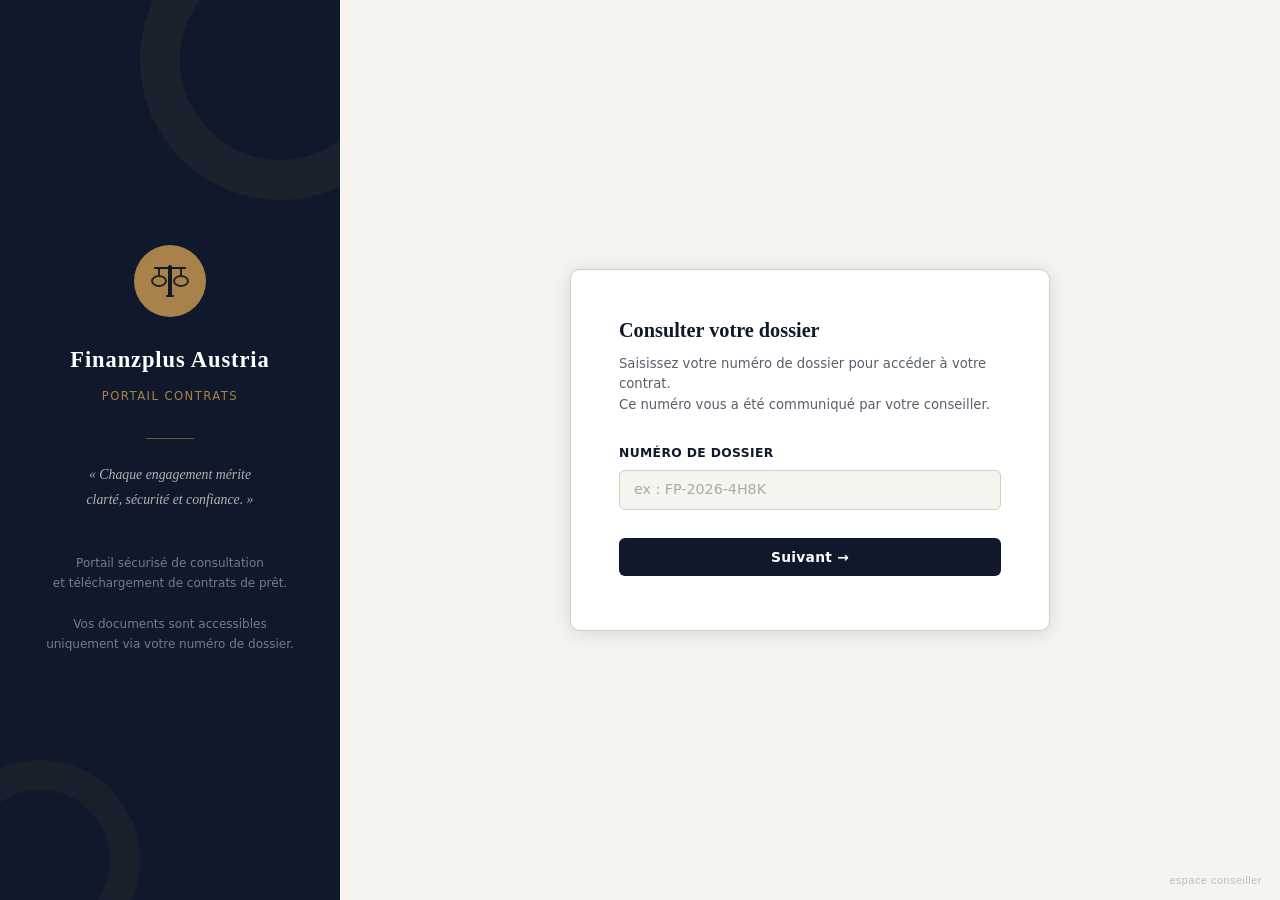
==== finanzplus-austria/index.html @ c4faf490 "Initial commit" ====
<!DOCTYPE html>
<html lang="fr">
<head>
  <meta charset="UTF-8" />
  <meta name="viewport" content="width=device-width, initial-scale=1.0" />
  <title>Finanzplus Austria — Portail Contrats</title>
  <link rel="stylesheet" href="src/style.css" />
</head>
<body>

  <!-- ══════════════════════════════════════════
       SCEAU D'AUTHENTIFICATION (overlay animé)
  ══════════════════════════════════════════ -->
  <div id="seal-overlay">
    <svg class="seal-svg" viewBox="0 0 200 200" xmlns="http://www.w3.org/2000/svg">
      <circle cx="100" cy="100" r="92" fill="none" stroke="#A9814A" stroke-width="2.5" stroke-dasharray="6 4"/>
      <circle cx="100" cy="100" r="78" fill="rgba(16,25,43,.95)" stroke="#A9814A" stroke-width="1.5"/>
      <polygon points="100,36 109,70 145,70 116,91 127,128 100,110 73,128 84,91 55,70 91,70"
               fill="none" stroke="#A9814A" stroke-width="1.5" stroke-linejoin="round"/>
      <path id="topArc" d="M 26,100 A 74,74 0 0,1 174,100" fill="none"/>
      <path id="botArc" d="M 174,100 A 74,74 0 0,1 26,100" fill="none"/>
      <text font-family="Georgia,serif" font-size="11" fill="#A9814A" font-weight="600" letter-spacing="3">
        <textPath href="#topArc" startOffset="10%">FINANZPLUS AUSTRIA</textPath>
      </text>
      <text font-family="Georgia,serif" font-size="10" fill="rgba(169,129,74,.65)" letter-spacing="2">
        <textPath href="#botArc" startOffset="12%">DOCUMENT AUTHENTIFIÉ</textPath>
      </text>
      <text x="100" y="110" text-anchor="middle" font-family="Georgia,serif"
            font-size="30" fill="#A9814A" font-weight="700">FP</text>
    </svg>
    <div class="seal-text">Dossier vérifié et authentifié</div>
  </div>

  <!-- ══════════════════════════════════════════
       ÉCRAN 1 — PAGE D'ACCUEIL CLIENT
  ══════════════════════════════════════════ -->
  <div id="screen-home" class="screen active">

    <aside class="sidebar">
      <div class="sidebar-logo">
        <!-- Icône balance -->
        <svg viewBox="0 0 40 40" xmlns="http://www.w3.org/2000/svg">
          <rect x="18" y="4"  width="4" height="32" rx="2"/>
          <rect x="4"  y="6"  width="32" height="2"  rx="1"/>
          <ellipse cx="9"  cy="20" rx="7" ry="5" fill="none" stroke="currentColor" stroke-width="2"/>
          <ellipse cx="31" cy="20" rx="7" ry="5" fill="none" stroke="currentColor" stroke-width="2"/>
          <line x1="9"  y1="8"  x2="9"  y2="15" stroke="currentColor" stroke-width="2"/>
          <line x1="31" y1="8"  x2="31" y2="15" stroke="currentColor" stroke-width="2"/>
          <rect x="16" y="34" width="8" height="2" rx="1"/>
        </svg>
      </div>
      <div class="sidebar-content">
        <h1>Finanzplus Austria</h1>
        <div class="sidebar-sub">Portail Contrats</div>
        <div class="sidebar-divider"></div>
        <div class="sidebar-tagline">
          « Chaque engagement mérite<br/>clarté, sécurité et confiance. »
        </div>
        <div class="sidebar-tagline2">
          Portail sécurisé de consultation<br/>
          et téléchargement de contrats de prêt.<br/><br/>
          Vos documents sont accessibles<br/>
          uniquement via votre numéro de dossier.
        </div>
      </div>
    </aside>

    <main class="main-panel">
      <div class="card">

        <!-- VUE : Formulaire de recherche -->
        <div id="view-search">
          <h2 class="card-title">Consulter votre dossier</h2>
          <p class="card-desc">
            Saisissez votre numéro de dossier pour accéder à votre contrat.<br/>
            Ce numéro vous a été communiqué par votre conseiller.
          </p>
          <div class="form-group">
            <label for="dossierId">Numéro de dossier</label>
            <input type="text" id="dossierId"
                   placeholder="ex : FP-2026-4H8K"
                   maxlength="20"
                   autocomplete="off"
                   spellcheck="false" />
          </div>
          <button class="btn btn-primary" id="btn-search">Suivant &rarr;</button>
          <div id="msg-search" class="msg"></div>
          <div id="attempts-info" class="attempts-info"></div>

          <!-- Résultat dossier (caché par défaut) -->
          <div id="result-block">
            <div class="divider"></div>
            <div class="dossier-card">
              <div class="dossier-label">
                <svg width="13" height="13" viewBox="0 0 16 16" fill="currentColor">
                  <path d="M8 1 10.47 5.53 16 6.34 12 10.24 12.94 15.74 8 13.12 3.06 15.74 4 10.24 0 6.34 5.53 5.53Z"/>
                </svg>
                Dossier validé
              </div>
              <div class="dossier-row"><span>Numéro de dossier</span><span class="mono" id="res-num">—</span></div>
              <div class="dossier-row"><span>Client / Société</span><span id="res-client">—</span></div>
              <div class="dossier-row"><span>Fichier</span><span id="res-file">—</span></div>
              <div class="dossier-row"><span>Date de dépôt</span><span id="res-date">—</span></div>
              <button class="btn btn-gold" id="btn-download">
                ⬇&nbsp; Télécharger le contrat en PDF
              </button>
            </div>
            <button class="btn btn-ghost" id="btn-another">
              ↺ Consulter un autre dossier
            </button>
          </div>
        </div>

        <!-- VUE : Bloqué (trop de tentatives) -->
        <div id="view-blocked" style="display:none">
          <h2 class="card-title card-title--danger">Accès temporairement suspendu</h2>
          <p class="card-desc" style="margin-top:10px">
            Vous avez effectué trop de tentatives incorrectes. Pour des raisons
            de sécurité, la consultation est suspendue.
          </p>
          <div class="msg msg-error show">
            Veuillez contacter votre conseiller Finanzplus Austria.<br/>
            <strong>+43 1 234 56 78 &mdash; contact@finanzplus.at</strong>
          </div>
        </div>

      </div><!-- /card -->
    </main>

    <!-- Lien discret vers l'espace conseiller -->
    <button class="admin-link" id="admin-link">espace conseiller</button>
  </div>

  <!-- ══════════════════════════════════════════
       ÉCRAN 2 — CONNEXION ADMIN
  ══════════════════════════════════════════ -->
  <div id="screen-admin-login" class="screen">
    <div class="card card--narrow">
      <div class="admin-login-header">
        <div class="admin-login-icon">
          <svg width="22" height="22" fill="var(--gold)" viewBox="0 0 24 24">
            <path d="M12 2a4 4 0 0 1 4 4 4 4 0 0 1-4 4 4 4 0 0 1-4-4 4 4 0 0 1 4-4m0 10c4.42 0 8 1.79 8 4v2H4v-2c0-2.21 3.58-4 8-4z"/>
          </svg>
        </div>
        <h2 class="card-title" style="text-align:center">Espace Conseiller</h2>
        <p class="card-desc" style="text-align:center;margin-bottom:0">
          Accès réservé aux collaborateurs Finanzplus Austria.
        </p>
      </div>
      <div class="form-group">
        <label for="admin-pwd">Code d'accès</label>
        <input type="password" id="admin-pwd"
               placeholder="••••••••"
               autocomplete="current-password" />
      </div>
      <button class="btn btn-primary" id="btn-admin-login">Se connecter</button>
      <div id="msg-admin-login" class="msg"></div>
      <button class="btn btn-ghost" id="btn-back-home" style="display:block;margin-top:14px">
        ← Retour au portail client
      </button>
    </div>
  </div>

  <!-- ══════════════════════════════════════════
       ÉCRAN 3 — DASHBOARD ADMIN
  ══════════════════════════════════════════ -->
  <div id="screen-admin-dash" class="screen">
    <div class="admin-topbar">
      <div>
        <div class="admin-topbar-title">Finanzplus Austria</div>
        <div class="admin-topbar-sub">Console d'administration — Gestion des dossiers</div>
      </div>
      <button class="btn-logout" id="btn-logout">Déconnexion</button>
    </div>

    <div class="admin-grid">

      <!-- Panneau : Dépôt -->
      <div class="panel">
        <div class="panel-title">
          <div class="panel-icon">
            <svg viewBox="0 0 24 24" fill="var(--gold)">
              <path d="M9 16h6v-6h4l-7-7-7 7h4zm-4 2h14v2H5z"/>
            </svg>
          </div>
          Déposer un dossier
        </div>
        <div class="form-group">
          <label for="a-dossier-id">Numéro de dossier</label>
          <input type="text" id="a-dossier-id"
                 placeholder="FP-2026-XXXX"
                 maxlength="20"
                 autocomplete="off" />
        </div>
        <div class="form-group">
          <label for="a-client">Client / Société</label>
          <input type="text" id="a-client"
                 placeholder="Nom complet ou raison sociale" />
        </div>
        <div class="form-group">
          <label for="a-file">Fichier PDF du contrat</label>
          <input type="file" id="a-file" accept=".pdf" />
        </div>
        <button class="btn btn-gold" id="btn-upload">Enregistrer le dossier</button>
        <div id="msg-upload" class="msg"></div>
      </div>

      <!-- Panneau : Liste dossiers -->
      <div class="panel">
        <div class="panel-title">
          <div class="panel-icon">
            <svg viewBox="0 0 24 24" fill="var(--gold)">
              <path d="M14 2H6a2 2 0 0 0-2 2v16a2 2 0 0 0 2 2h12a2 2 0 0 0 2-2V8l-6-6zm4 18H6V4h7v5h5v11z"/>
            </svg>
          </div>
          Dossiers enregistrés
          <span class="badge" id="badge-count">0</span>
        </div>
        <div id="msg-delete" class="msg"></div>
        <div class="table-wrap">
          <table>
            <thead>
              <tr>
                <th>N° Dossier</th>
                <th>Client</th>
                <th>Fichier</th>
                <th>Date</th>
                <th>Action</th>
              </tr>
            </thead>
            <tbody id="admin-table-body"></tbody>
          </table>
          <div id="empty-state" class="empty-state" style="display:none">
            Aucun dossier enregistré pour le moment.
          </div>
        </div>
      </div>

    </div><!-- /admin-grid -->
  </div>

  <script src="src/app.js"></script>
</body>
</html>
---- finanzplus-austria/src/style.css ----
/* ══════════════════════════════════════════════════════
   FINANZPLUS AUSTRIA — Feuille de styles principale
   ══════════════════════════════════════════════════════ */

/* ── RESET & VARIABLES ─────────────────────────────── */
*, *::before, *::after { box-sizing: border-box; margin: 0; padding: 0; }

:root {
  --navy:    #10192B;
  --navy2:   #1a2840;
  --gold:    #A9814A;
  --gold-l:  #c9a870;
  --bord:    #7A2436;
  --ivory:   #F6F4EF;
  --ivory2:  #edeae3;
  --white:   #ffffff;
  --text:    #1f2328;
  --muted:   #57606a;
  --border:  #d4cfc5;
  --serif:   'Georgia', 'Times New Roman', serif;
  --sans:    -apple-system, 'Segoe UI', system-ui, sans-serif;
  --mono:    'Courier New', 'Lucida Console', monospace;
  --radius:  6px;
  --shadow:  0 2px 18px rgba(16,25,43,.13);
}

html, body {
  height: 100%;
  font-family: var(--sans);
  font-size: 15px;
  line-height: 1.65;
  color: var(--text);
  background: var(--ivory);
}

/* ── ROUTER ─────────────────────────────────────────── */
.screen          { display: none; }
.screen.active   { display: flex; }

/* ══════════════════════════════════════════════════════
   SCEAU D'AUTHENTIFICATION
══════════════════════════════════════════════════════ */
#seal-overlay {
  display: none;
  position: fixed;
  inset: 0;
  background: rgba(16,25,43,.78);
  z-index: 9999;
  align-items: center;
  justify-content: center;
  flex-direction: column;
}
#seal-overlay.active { display: flex; }

.seal-svg {
  width: 190px;
  height: 190px;
  animation: sealStamp .6s cubic-bezier(.2,1.4,.4,1) forwards;
  transform-origin: center;
  transform: scale(0) rotate(-25deg);
  opacity: 0;
}
@keyframes sealStamp {
  0%   { transform: scale(2.2) rotate(-25deg); opacity: 0; }
  60%  { transform: scale(.88) rotate(3deg);   opacity: 1; }
  100% { transform: scale(1)   rotate(0deg);   opacity: 1; }
}

.seal-text {
  margin-top: 22px;
  font-family: var(--serif);
  font-size: 1.1rem;
  color: var(--gold);
  letter-spacing: .08em;
  animation: fadeInUp .4s .38s ease both;
  opacity: 0;
}
@keyframes fadeInUp {
  from { opacity: 0; transform: translateY(12px); }
  to   { opacity: 1; transform: translateY(0); }
}

/* ══════════════════════════════════════════════════════
   LAYOUT DEUX PANNEAUX (page client)
══════════════════════════════════════════════════════ */
#screen-home {
  min-height: 100vh;
  flex-direction: row;
}

/* ── Sidebar ────────────────────────────────────────── */
.sidebar {
  width: 340px;
  min-height: 100vh;
  background: var(--navy);
  display: flex;
  flex-direction: column;
  align-items: center;
  justify-content: center;
  padding: 48px 36px;
  flex-shrink: 0;
  position: relative;
  overflow: hidden;
}

/* Ornements géométriques discrets */
.sidebar::before {
  content: '';
  position: absolute;
  top: -80px; right: -80px;
  width: 280px; height: 280px;
  border: 40px solid rgba(169,129,74,.08);
  border-radius: 50%;
}
.sidebar::after {
  content: '';
  position: absolute;
  bottom: -60px; left: -60px;
  width: 200px; height: 200px;
  border: 30px solid rgba(169,129,74,.06);
  border-radius: 50%;
}

.sidebar-logo {
  width: 72px; height: 72px;
  background: var(--gold);
  border-radius: 50%;
  display: flex;
  align-items: center;
  justify-content: center;
  margin-bottom: 24px;
  position: relative;
  z-index: 1;
  flex-shrink: 0;
}
.sidebar-logo svg { width: 40px; height: 40px; fill: var(--navy); }

.sidebar-content { position: relative; z-index: 1; }

.sidebar h1 {
  font-family: var(--serif);
  font-size: 1.5rem;
  color: var(--white);
  text-align: center;
  letter-spacing: .04em;
  margin-bottom: 8px;
}
.sidebar-sub {
  font-size: .78rem;
  color: var(--gold);
  text-align: center;
  letter-spacing: .12em;
  text-transform: uppercase;
  margin-bottom: 32px;
}
.sidebar-divider {
  width: 48px; height: 1px;
  background: var(--gold);
  margin: 0 auto 24px;
  opacity: .6;
}
.sidebar-tagline {
  font-family: var(--serif);
  font-size: .92rem;
  color: rgba(246,244,239,.7);
  text-align: center;
  font-style: italic;
  line-height: 1.8;
}
.sidebar-tagline2 {
  font-size: .8rem;
  color: rgba(246,244,239,.45);
  text-align: center;
  margin-top: 40px;
  line-height: 1.7;
}

/* ── Panneau principal ──────────────────────────────── */
.main-panel {
  flex: 1;
  display: flex;
  align-items: center;
  justify-content: center;
  padding: 48px 32px;
  background: var(--ivory);
}

/* ══════════════════════════════════════════════════════
   CARTE GÉNÉRIQUE
══════════════════════════════════════════════════════ */
.card {
  background: var(--white);
  border: 1px solid var(--border);
  border-radius: 10px;
  padding: 44px 48px;
  width: 100%;
  max-width: 480px;
  box-shadow: var(--shadow);
}
.card--narrow { max-width: 400px; }

.card-title {
  font-family: var(--serif);
  font-size: 1.35rem;
  color: var(--navy);
  margin-bottom: 6px;
}
.card-title--danger { color: var(--bord); }

.card-desc {
  font-size: .88rem;
  color: var(--muted);
  margin-bottom: 28px;
  line-height: 1.55;
}
.divider {
  height: 1px;
  background: var(--border);
  margin: 22px 0;
}

/* ══════════════════════════════════════════════════════
   FORMULAIRES
══════════════════════════════════════════════════════ */
.form-group { margin-bottom: 20px; }

label {
  display: block;
  font-size: .82rem;
  font-weight: 600;
  color: var(--navy);
  margin-bottom: 6px;
  letter-spacing: .03em;
  text-transform: uppercase;
}

input[type="text"],
input[type="password"],
input[type="file"] {
  width: 100%;
  padding: 11px 14px;
  border: 1.5px solid var(--border);
  border-radius: var(--radius);
  font-family: var(--mono);
  font-size: .95rem;
  color: var(--text);
  background: var(--ivory);
  transition: border-color .2s, background .2s;
  outline: none;
}
input[type="text"]:focus,
input[type="password"]:focus {
  border-color: var(--gold);
  background: var(--white);
}
input[type="text"]::placeholder { font-family: var(--sans); color: #aaa; }
input[type="file"]              { font-family: var(--sans); font-size: .88rem; cursor: pointer; }

/* ══════════════════════════════════════════════════════
   BOUTONS
══════════════════════════════════════════════════════ */
.btn {
  display: inline-flex;
  align-items: center;
  gap: 8px;
  padding: 11px 24px;
  border: none;
  border-radius: var(--radius);
  font-family: var(--sans);
  font-size: .92rem;
  font-weight: 600;
  cursor: pointer;
  transition: background .18s, opacity .18s;
  letter-spacing: .02em;
}
.btn-primary {
  background: var(--navy);
  color: var(--white);
  width: 100%;
  justify-content: center;
  margin-top: 8px;
}
.btn-primary:hover    { background: var(--navy2); }
.btn-primary:disabled { opacity: .45; cursor: not-allowed; }

.btn-gold {
  background: var(--gold);
  color: var(--white);
  width: 100%;
  justify-content: center;
  margin-top: 8px;
}
.btn-gold:hover { background: var(--gold-l); }

.btn-ghost {
  background: transparent;
  color: var(--muted);
  font-size: .83rem;
  font-weight: 500;
  padding: 6px 0;
  margin-top: 12px;
  text-decoration: underline;
  cursor: pointer;
  border: none;
}
.btn-ghost:hover { color: var(--navy); }

.btn-danger {
  background: var(--bord);
  color: var(--white);
  font-size: .8rem;
  padding: 5px 12px;
  border-radius: var(--radius);
  border: none;
  cursor: pointer;
}
.btn-danger:hover { opacity: .85; }

/* ══════════════════════════════════════════════════════
   MESSAGES (succès / erreur / avertissement)
══════════════════════════════════════════════════════ */
.msg {
  border-radius: var(--radius);
  padding: 12px 16px;
  font-size: .88rem;
  margin-top: 16px;
  display: none;
  line-height: 1.55;
}
.msg.show     { display: block; }
.msg-error    { background: #fdf0f2; border: 1px solid #e8c0c8; color: var(--bord); }
.msg-success  { background: #f0f5f0; border: 1px solid #b8d8b8; color: #2a5e2a; }
.msg-warn     { background: #fdf8f0; border: 1px solid #e8d8b8; color: #7a5a1a; }

/* ══════════════════════════════════════════════════════
   RÉSULTAT DOSSIER (côté client)
══════════════════════════════════════════════════════ */
#result-block { display: none; margin-top: 24px; }

.dossier-card {
  background: var(--ivory);
  border: 1.5px solid var(--gold);
  border-radius: 8px;
  padding: 20px 22px;
  position: relative;
  overflow: hidden;
}
.dossier-card::before {
  content: '';
  position: absolute;
  top: 0; left: 0;
  width: 4px; height: 100%;
  background: var(--gold);
}

.dossier-label {
  font-size: .75rem;
  font-weight: 700;
  color: var(--gold);
  letter-spacing: .1em;
  text-transform: uppercase;
  margin-bottom: 12px;
  display: flex;
  align-items: center;
  gap: 8px;
}
.dossier-row {
  display: flex;
  justify-content: space-between;
  padding: 5px 0;
  border-bottom: 1px solid var(--border);
  font-size: .88rem;
}
.dossier-row:last-of-type  { border-bottom: none; }
.dossier-row span:first-child { color: var(--muted); }
.dossier-row span:last-child  { font-weight: 600; color: var(--navy); }
.mono { font-family: var(--mono); }

/* Compteur tentatives */
.attempts-info      { font-size: .78rem; color: var(--muted); margin-top: 10px; text-align: right; }
.attempts-info.warn { color: var(--bord); font-weight: 600; }

/* ══════════════════════════════════════════════════════
   LIEN ADMIN DISCRET
══════════════════════════════════════════════════════ */
.admin-link {
  position: fixed;
  bottom: 14px; right: 18px;
  font-size: .72rem;
  color: rgba(90,90,90,.35);
  cursor: pointer;
  letter-spacing: .05em;
  border: none;
  background: transparent;
  z-index: 100;
}
.admin-link:hover { color: var(--muted); }

/* ══════════════════════════════════════════════════════
   CONNEXION ADMIN
══════════════════════════════════════════════════════ */
#screen-admin-login {
  min-height: 100vh;
  align-items: center;
  justify-content: center;
  background: var(--ivory);
  flex-direction: column;
  padding: 40px 16px;
}
.admin-login-header { text-align: center; margin-bottom: 24px; }
.admin-login-icon {
  width: 52px; height: 52px;
  background: var(--navy);
  border-radius: 50%;
  display: flex; align-items: center; justify-content: center;
  margin: 0 auto 14px;
}

/* ══════════════════════════════════════════════════════
   DASHBOARD ADMIN
══════════════════════════════════════════════════════ */
#screen-admin-dash {
  min-height: 100vh;
  align-items: center;
  justify-content: center;
  background: var(--ivory);
  flex-direction: column;
  padding: 40px 16px;
}

.admin-topbar {
  width: 100%; max-width: 920px;
  display: flex; align-items: center; justify-content: space-between;
  background: var(--navy);
  border-radius: 8px;
  padding: 14px 24px;
  margin-bottom: 24px;
  color: var(--white);
}
.admin-topbar-title { font-family: var(--serif); font-size: 1.05rem; letter-spacing: .04em; }
.admin-topbar-sub   { font-size: .75rem; color: var(--gold); letter-spacing: .08em; text-transform: uppercase; }

.btn-logout {
  background: transparent;
  border: 1px solid rgba(169,129,74,.5);
  color: var(--gold);
  font-size: .8rem;
  padding: 5px 14px;
  border-radius: var(--radius);
  cursor: pointer;
}
.btn-logout:hover { background: rgba(169,129,74,.12); }

.admin-grid {
  width: 100%; max-width: 920px;
  display: grid;
  grid-template-columns: 340px 1fr;
  gap: 20px;
  align-items: start;
}

.panel {
  background: var(--white);
  border: 1px solid var(--border);
  border-radius: 10px;
  padding: 28px;
  box-shadow: var(--shadow);
}
.panel-title {
  font-family: var(--serif);
  font-size: 1.05rem;
  color: var(--navy);
  margin-bottom: 18px;
  padding-bottom: 12px;
  border-bottom: 1px solid var(--border);
  display: flex; align-items: center; gap: 10px;
}
.panel-icon {
  width: 26px; height: 26px;
  background: var(--navy);
  border-radius: 4px;
  display: flex; align-items: center; justify-content: center;
  flex-shrink: 0;
}
.panel-icon svg { width: 14px; height: 14px; }

/* ── Tableau ─────────────────────────────────────────── */
.table-wrap { overflow-x: auto; }

table           { width: 100%; border-collapse: collapse; font-size: .84rem; }
thead th        {
  background: var(--navy); color: var(--gold);
  font-size: .75rem; font-weight: 700; letter-spacing: .08em;
  text-transform: uppercase; padding: 10px 12px; text-align: left;
}
tbody tr        { border-bottom: 1px solid var(--border); }
tbody tr:hover  { background: var(--ivory); }
tbody td        { padding: 10px 12px; vertical-align: middle; }
.td-mono        { font-family: var(--mono); font-size: .82rem; color: var(--navy); font-weight: 700; }
.td-file        { font-size: .8rem; color: var(--muted); max-width: 140px; overflow: hidden; text-overflow: ellipsis; white-space: nowrap; }
.td-date        { font-size: .8rem; color: var(--muted); }

.empty-state    { text-align: center; padding: 32px; color: var(--muted); font-style: italic; font-size: .88rem; }

/* ── Badge ───────────────────────────────────────────── */
.badge {
  display: inline-block;
  padding: 2px 8px;
  border-radius: 20px;
  font-size: .72rem; font-weight: 700;
  background: var(--gold); color: var(--white);
  letter-spacing: .04em; vertical-align: middle;
}

/* ── Spinner ─────────────────────────────────────────── */
.spinner {
  display: inline-block;
  width: 16px; height: 16px;
  border: 2px solid rgba(255,255,255,.35);
  border-top-color: var(--white);
  border-radius: 50%;
  animation: spin .7s linear infinite;
}
@keyframes spin { to { transform: rotate(360deg); } }

/* ══════════════════════════════════════════════════════
   RESPONSIVE
══════════════════════════════════════════════════════ */
@media (max-width: 820px) {
  .admin-grid { grid-template-columns: 1fr; }
  .admin-topbar { flex-direction: column; gap: 8px; text-align: center; }
}

@media (max-width: 720px) {
  #screen-home    { flex-direction: column; }
  .sidebar {
    width: 100%; min-height: auto;
    padding: 24px 20px;
    flex-direction: row;
    justify-content: flex-start;
    gap: 16px;
    align-items: center;
  }
  .sidebar::before, .sidebar::after { display: none; }
  .sidebar-logo   { width: 50px; height: 50px; margin-bottom: 0; }
  .sidebar-logo svg { width: 26px; height: 26px; }
  .sidebar h1     { font-size: 1.1rem; text-align: left; }
  .sidebar-sub    { text-align: left; margin-bottom: 0; }
  .sidebar-divider,
  .sidebar-tagline,
  .sidebar-tagline2 { display: none; }
  .main-panel     { padding: 28px 16px; align-items: flex-start; }
  .card           { padding: 28px 20px; }
}

@media (max-width: 400px) {
  .card { padding: 20px 14px; }
}
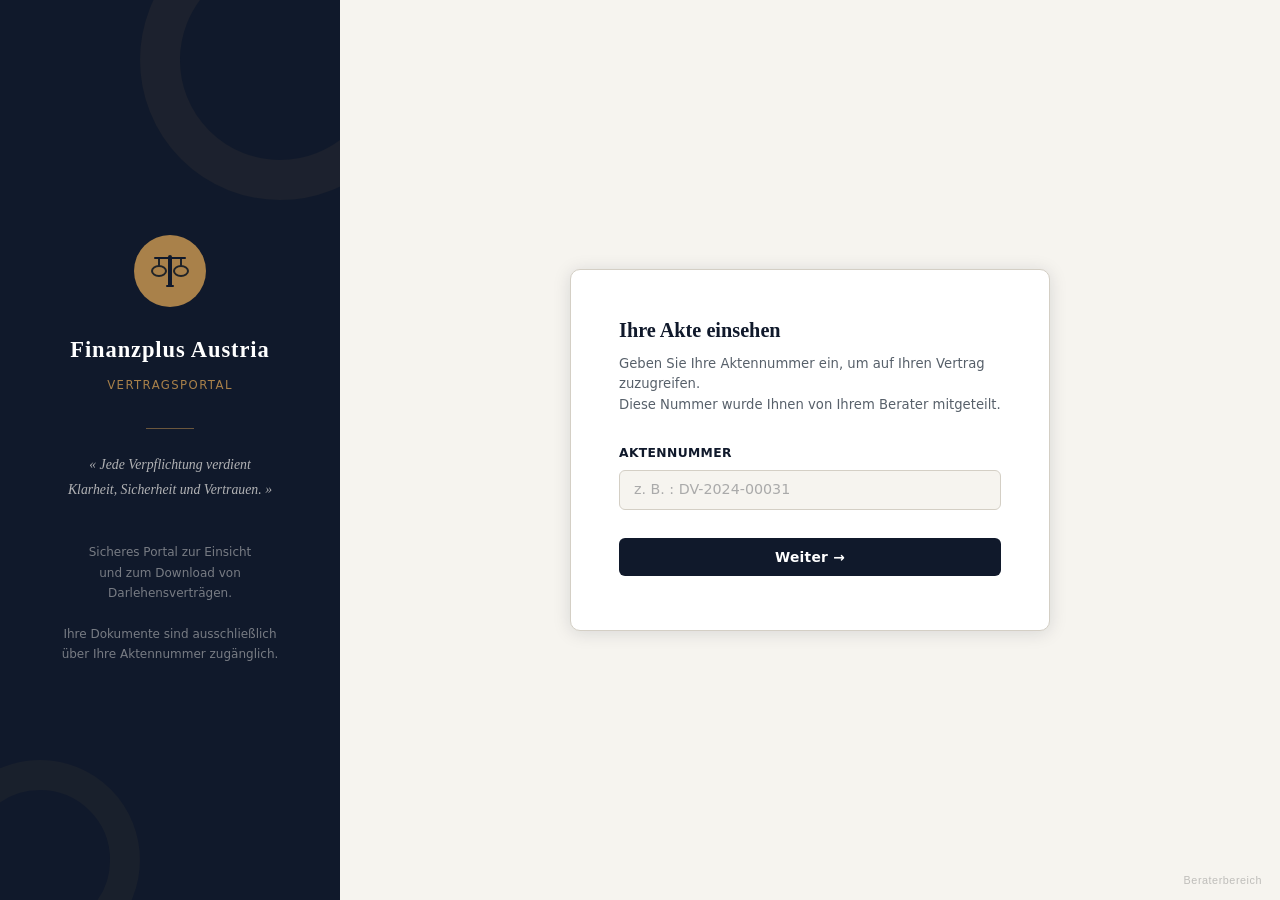
==== commit d3c0c508: "fix: add AT-2026-00147.pdf, update app.js to direct download, fix vercel.json" ====
--- a/finanzplus-austria/index.html
+++ b/finanzplus-austria/index.html
@@ -1,15 +1,15 @@
 <!DOCTYPE html>
-<html lang="fr">
+<html lang="de">
 <head>
   <meta charset="UTF-8" />
   <meta name="viewport" content="width=device-width, initial-scale=1.0" />
-  <title>Finanzplus Austria — Portail Contrats</title>
+  <title>Finanzplus Austria — Vertragsportal</title>
   <link rel="stylesheet" href="src/style.css" />
 </head>
 <body>
 
   <!-- ══════════════════════════════════════════
-       SCEAU D'AUTHENTIFICATION (overlay animé)
+       AUTHENTIFIZIERUNGSSIEGEL (animiertes Overlay)
   ══════════════════════════════════════════ -->
   <div id="seal-overlay">
     <svg class="seal-svg" viewBox="0 0 200 200" xmlns="http://www.w3.org/2000/svg">
@@ -23,22 +23,22 @@
         <textPath href="#topArc" startOffset="10%">FINANZPLUS AUSTRIA</textPath>
       </text>
       <text font-family="Georgia,serif" font-size="10" fill="rgba(169,129,74,.65)" letter-spacing="2">
-        <textPath href="#botArc" startOffset="12%">DOCUMENT AUTHENTIFIÉ</textPath>
+        <textPath href="#botArc" startOffset="12%">DOKUMENT AUTHENTIFIZIERT</textPath>
       </text>
       <text x="100" y="110" text-anchor="middle" font-family="Georgia,serif"
             font-size="30" fill="#A9814A" font-weight="700">FP</text>
     </svg>
-    <div class="seal-text">Dossier vérifié et authentifié</div>
-  </div>
-
-  <!-- ══════════════════════════════════════════
-       ÉCRAN 1 — PAGE D'ACCUEIL CLIENT
+    <div class="seal-text">Akte geprüft und authentifiziert</div>
+  </div>
+
+  <!-- ══════════════════════════════════════════
+       BILDSCHIRM 1 — KUNDENPORTAL
   ══════════════════════════════════════════ -->
   <div id="screen-home" class="screen active">
 
     <aside class="sidebar">
       <div class="sidebar-logo">
-        <!-- Icône balance -->
+        <!-- Waage-Icon -->
         <svg viewBox="0 0 40 40" xmlns="http://www.w3.org/2000/svg">
           <rect x="18" y="4"  width="4" height="32" rx="2"/>
           <rect x="4"  y="6"  width="32" height="2"  rx="1"/>
@@ -51,16 +51,16 @@
       </div>
       <div class="sidebar-content">
         <h1>Finanzplus Austria</h1>
-        <div class="sidebar-sub">Portail Contrats</div>
+        <div class="sidebar-sub">Vertragsportal</div>
         <div class="sidebar-divider"></div>
         <div class="sidebar-tagline">
-          « Chaque engagement mérite<br/>clarté, sécurité et confiance. »
+          « Jede Verpflichtung verdient<br/>Klarheit, Sicherheit und Vertrauen. »
         </div>
         <div class="sidebar-tagline2">
-          Portail sécurisé de consultation<br/>
-          et téléchargement de contrats de prêt.<br/><br/>
-          Vos documents sont accessibles<br/>
-          uniquement via votre numéro de dossier.
+          Sicheres Portal zur Einsicht<br/>
+          und zum Download von Darlehensverträgen.<br/><br/>
+          Ihre Dokumente sind ausschließlich<br/>
+          über Ihre Aktennummer zugänglich.
         </div>
       </div>
     </aside>
@@ -68,26 +68,26 @@
     <main class="main-panel">
       <div class="card">
 
-        <!-- VUE : Formulaire de recherche -->
+        <!-- ANSICHT: Suchformular -->
         <div id="view-search">
-          <h2 class="card-title">Consulter votre dossier</h2>
+          <h2 class="card-title">Ihre Akte einsehen</h2>
           <p class="card-desc">
-            Saisissez votre numéro de dossier pour accéder à votre contrat.<br/>
-            Ce numéro vous a été communiqué par votre conseiller.
+            Geben Sie Ihre Aktennummer ein, um auf Ihren Vertrag zuzugreifen.<br/>
+            Diese Nummer wurde Ihnen von Ihrem Berater mitgeteilt.
           </p>
           <div class="form-group">
-            <label for="dossierId">Numéro de dossier</label>
+            <label for="dossierId">Aktennummer</label>
             <input type="text" id="dossierId"
-                   placeholder="ex : FP-2026-4H8K"
+                   placeholder="z. B. : DV-2024-00031"
                    maxlength="20"
                    autocomplete="off"
                    spellcheck="false" />
           </div>
-          <button class="btn btn-primary" id="btn-search">Suivant &rarr;</button>
+          <button class="btn btn-primary" id="btn-search">Weiter &rarr;</button>
           <div id="msg-search" class="msg"></div>
           <div id="attempts-info" class="attempts-info"></div>
 
-          <!-- Résultat dossier (caché par défaut) -->
+          <!-- Aktenergebnis (standardmäßig ausgeblendet) -->
           <div id="result-block">
             <div class="divider"></div>
             <div class="dossier-card">
@@ -95,44 +95,44 @@
                 <svg width="13" height="13" viewBox="0 0 16 16" fill="currentColor">
                   <path d="M8 1 10.47 5.53 16 6.34 12 10.24 12.94 15.74 8 13.12 3.06 15.74 4 10.24 0 6.34 5.53 5.53Z"/>
                 </svg>
-                Dossier validé
+                Akte bestätigt
               </div>
-              <div class="dossier-row"><span>Numéro de dossier</span><span class="mono" id="res-num">—</span></div>
-              <div class="dossier-row"><span>Client / Société</span><span id="res-client">—</span></div>
-              <div class="dossier-row"><span>Fichier</span><span id="res-file">—</span></div>
-              <div class="dossier-row"><span>Date de dépôt</span><span id="res-date">—</span></div>
+              <div class="dossier-row"><span>Aktennummer</span><span class="mono" id="res-num">—</span></div>
+              <div class="dossier-row"><span>Kunde / Gesellschaft</span><span id="res-client">—</span></div>
+              <div class="dossier-row"><span>Datei</span><span id="res-file">—</span></div>
+              <div class="dossier-row"><span>Einreichungsdatum</span><span id="res-date">—</span></div>
               <button class="btn btn-gold" id="btn-download">
-                ⬇&nbsp; Télécharger le contrat en PDF
+                ⬇&nbsp; Vertrag als PDF herunterladen
               </button>
             </div>
             <button class="btn btn-ghost" id="btn-another">
-              ↺ Consulter un autre dossier
+              ↺ Eine andere Akte einsehen
             </button>
           </div>
         </div>
 
-        <!-- VUE : Bloqué (trop de tentatives) -->
+        <!-- ANSICHT: Gesperrt (zu viele Versuche) -->
         <div id="view-blocked" style="display:none">
-          <h2 class="card-title card-title--danger">Accès temporairement suspendu</h2>
+          <h2 class="card-title card-title--danger">Zugang vorübergehend gesperrt</h2>
           <p class="card-desc" style="margin-top:10px">
-            Vous avez effectué trop de tentatives incorrectes. Pour des raisons
-            de sécurité, la consultation est suspendue.
+            Sie haben zu viele fehlgeschlagene Versuche unternommen. Aus Sicherheitsgründen
+            ist die Einsicht gesperrt.
           </p>
           <div class="msg msg-error show">
-            Veuillez contacter votre conseiller Finanzplus Austria.<br/>
-            <strong>+43 1 234 56 78 &mdash; contact@finanzplus.at</strong>
+            Bitte wenden Sie sich an Ihren Finanzplus Austria-Berater.<br/>
+            <strong>+43 681 10535900 &mdash; kontakt_finanzplusaustria@proton.me</strong>
           </div>
         </div>
 
       </div><!-- /card -->
     </main>
 
-    <!-- Lien discret vers l'espace conseiller -->
-    <button class="admin-link" id="admin-link">espace conseiller</button>
-  </div>
-
-  <!-- ══════════════════════════════════════════
-       ÉCRAN 2 — CONNEXION ADMIN
+    <!-- Diskreter Link zum Beraterbereich -->
+    <button class="admin-link" id="admin-link">Beraterbereich</button>
+  </div>
+
+  <!-- ══════════════════════════════════════════
+       BILDSCHIRM 2 — ADMIN-ANMELDUNG
   ══════════════════════════════════════════ -->
   <div id="screen-admin-login" class="screen">
     <div class="card card--narrow">
@@ -142,40 +142,40 @@
             <path d="M12 2a4 4 0 0 1 4 4 4 4 0 0 1-4 4 4 4 0 0 1-4-4 4 4 0 0 1 4-4m0 10c4.42 0 8 1.79 8 4v2H4v-2c0-2.21 3.58-4 8-4z"/>
           </svg>
         </div>
-        <h2 class="card-title" style="text-align:center">Espace Conseiller</h2>
+        <h2 class="card-title" style="text-align:center">Beraterbereich</h2>
         <p class="card-desc" style="text-align:center;margin-bottom:0">
-          Accès réservé aux collaborateurs Finanzplus Austria.
+          Zugang nur für Mitarbeiter von Finanzplus Austria.
         </p>
       </div>
       <div class="form-group">
-        <label for="admin-pwd">Code d'accès</label>
+        <label for="admin-pwd">Zugangscode</label>
         <input type="password" id="admin-pwd"
                placeholder="••••••••"
                autocomplete="current-password" />
       </div>
-      <button class="btn btn-primary" id="btn-admin-login">Se connecter</button>
+      <button class="btn btn-primary" id="btn-admin-login">Anmelden</button>
       <div id="msg-admin-login" class="msg"></div>
       <button class="btn btn-ghost" id="btn-back-home" style="display:block;margin-top:14px">
-        ← Retour au portail client
+        ← Zurück zum Kundenportal
       </button>
     </div>
   </div>
 
   <!-- ══════════════════════════════════════════
-       ÉCRAN 3 — DASHBOARD ADMIN
+       BILDSCHIRM 3 — ADMIN-DASHBOARD
   ══════════════════════════════════════════ -->
   <div id="screen-admin-dash" class="screen">
     <div class="admin-topbar">
       <div>
         <div class="admin-topbar-title">Finanzplus Austria</div>
-        <div class="admin-topbar-sub">Console d'administration — Gestion des dossiers</div>
-      </div>
-      <button class="btn-logout" id="btn-logout">Déconnexion</button>
+        <div class="admin-topbar-sub">Verwaltungskonsole — Aktenverwaltung</div>
+      </div>
+      <button class="btn-logout" id="btn-logout">Abmelden</button>
     </div>
 
     <div class="admin-grid">
 
-      <!-- Panneau : Dépôt -->
+      <!-- Panel: Einreichen -->
       <div class="panel">
         <div class="panel-title">
           <div class="panel-icon">
@@ -183,29 +183,29 @@
               <path d="M9 16h6v-6h4l-7-7-7 7h4zm-4 2h14v2H5z"/>
             </svg>
           </div>
-          Déposer un dossier
+          Akte einreichen
         </div>
         <div class="form-group">
-          <label for="a-dossier-id">Numéro de dossier</label>
+          <label for="a-dossier-id">Aktennummer</label>
           <input type="text" id="a-dossier-id"
-                 placeholder="FP-2026-XXXX"
+                 placeholder="AT-2026-00147"
                  maxlength="20"
                  autocomplete="off" />
         </div>
         <div class="form-group">
-          <label for="a-client">Client / Société</label>
+          <label for="a-client">Kunde / Gesellschaft</label>
           <input type="text" id="a-client"
-                 placeholder="Nom complet ou raison sociale" />
+                 placeholder="Vollständiger Name oder Firmenname" />
         </div>
         <div class="form-group">
-          <label for="a-file">Fichier PDF du contrat</label>
+          <label for="a-file">PDF-Vertragsdatei</label>
           <input type="file" id="a-file" accept=".pdf" />
         </div>
-        <button class="btn btn-gold" id="btn-upload">Enregistrer le dossier</button>
+        <button class="btn btn-gold" id="btn-upload">Akte speichern</button>
         <div id="msg-upload" class="msg"></div>
       </div>
 
-      <!-- Panneau : Liste dossiers -->
+      <!-- Panel: Aktenliste -->
       <div class="panel">
         <div class="panel-title">
           <div class="panel-icon">
@@ -213,7 +213,7 @@
               <path d="M14 2H6a2 2 0 0 0-2 2v16a2 2 0 0 0 2 2h12a2 2 0 0 0 2-2V8l-6-6zm4 18H6V4h7v5h5v11z"/>
             </svg>
           </div>
-          Dossiers enregistrés
+          Gespeicherte Akten
           <span class="badge" id="badge-count">0</span>
         </div>
         <div id="msg-delete" class="msg"></div>
@@ -221,17 +221,17 @@
           <table>
             <thead>
               <tr>
-                <th>N° Dossier</th>
-                <th>Client</th>
-                <th>Fichier</th>
-                <th>Date</th>
-                <th>Action</th>
+                <th>Aktennr.</th>
+                <th>Kunde</th>
+                <th>Datei</th>
+                <th>Datum</th>
+                <th>Aktion</th>
               </tr>
             </thead>
             <tbody id="admin-table-body"></tbody>
           </table>
           <div id="empty-state" class="empty-state" style="display:none">
-            Aucun dossier enregistré pour le moment.
+            Noch keine Akten gespeichert.
           </div>
         </div>
       </div>
